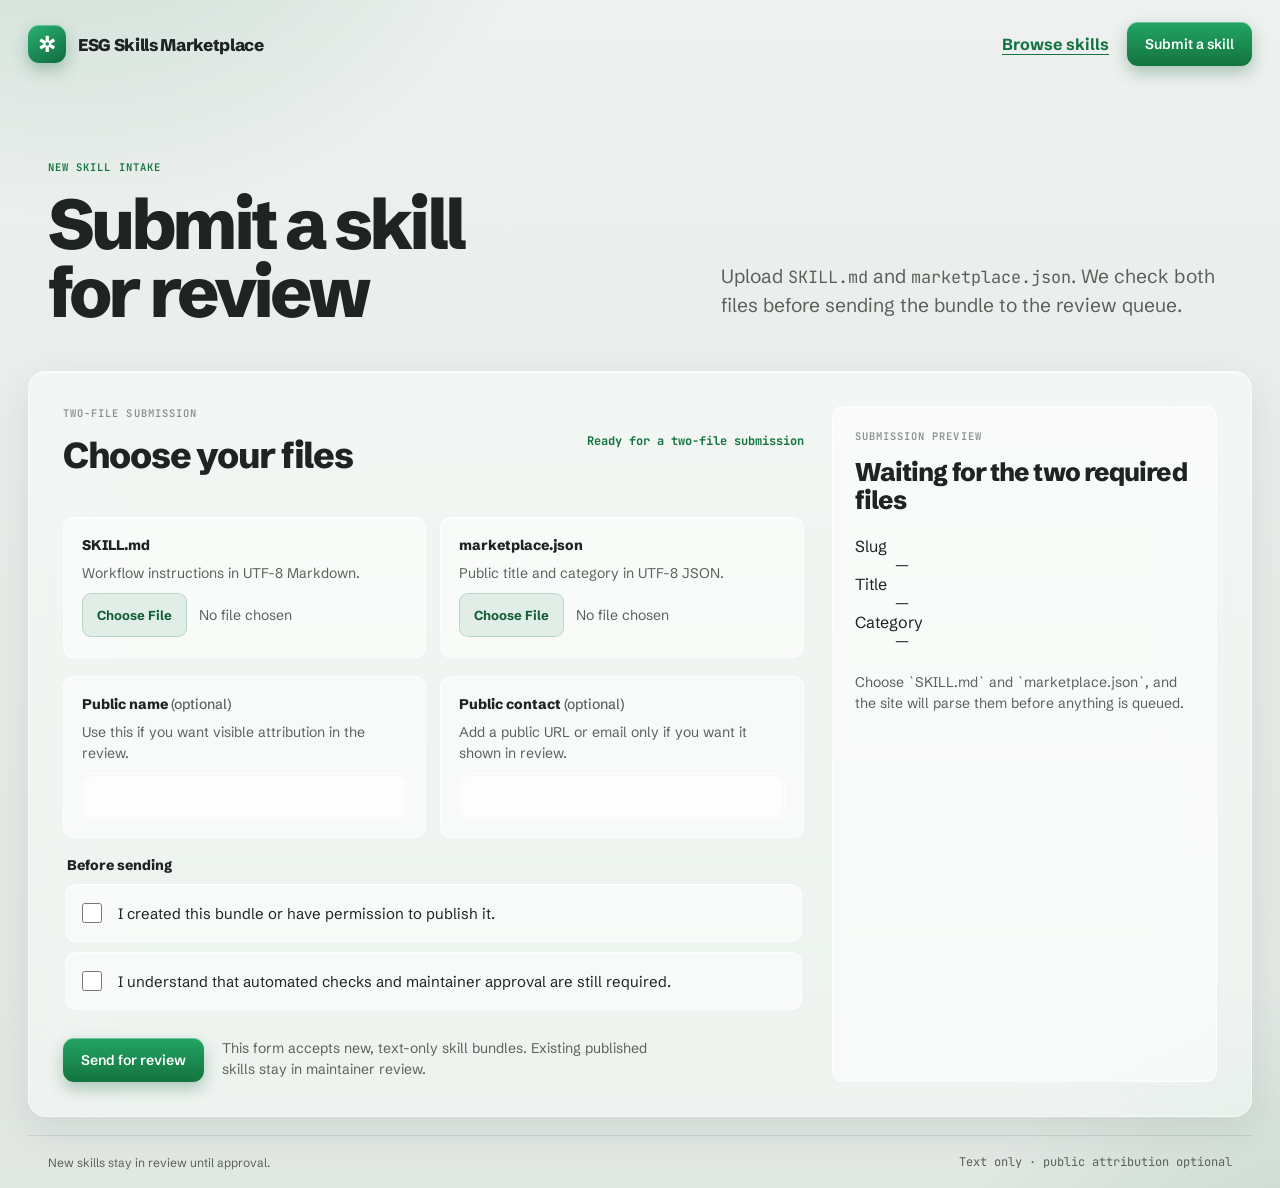
==== site/submit.html @ 0d8eb82a "Repair marketplace frontend layout" ====
<!doctype html>
<html lang="en">
  <head>
    <meta charset="utf-8">
    <meta name="viewport" content="width=device-width, initial-scale=1">
    <meta
      name="description"
      content="Submit a new environmental, social, and governance skill to the ESG Skills Marketplace review queue."
    >
    <title>Submit a skill · ESG Skills Marketplace</title>
    <link rel="stylesheet" href="aster-tokens.css">
    <link rel="stylesheet" href="styles.css">
    <script src="app.js" defer></script>
  </head>
  <body class="aster-bg">
    <div class="site-shell">
      <header class="topbar" aria-label="Site header">
        <a class="brand" href="./" aria-label="ESG Skills Marketplace home">
          <span class="brand-mark" aria-hidden="true">✲</span>
          <span>ESG Skills Marketplace</span>
        </a>

        <nav class="top-actions" aria-label="Primary navigation">
          <a class="nav-link" href="./#skills-title">Browse skills</a>
          <a class="aster-btn aster-btn--primary" href="submit.html" aria-current="page">Submit a skill</a>
        </nav>
      </header>

      <main class="submit-page">
        <section class="submit-intro" aria-labelledby="submit-title">
          <div>
            <p class="aster-eyebrow aster-eyebrow--green">New skill intake</p>
            <h1 id="submit-title">Submit a skill for review</h1>
          </div>
          <p>
            Upload <code>SKILL.md</code> and <code>marketplace.json</code>. We check both files
            before sending the bundle to the review queue.
          </p>
        </section>

        <section class="submit-workspace aster-glass" aria-label="Skill submission">
          <div class="submission-main">
            <div class="submission-heading">
              <div>
                <p class="aster-eyebrow">Two-file submission</p>
                <h2>Choose your files</h2>
              </div>
              <p id="submission-status" class="catalog-status aster-mono" aria-live="polite">
                Loading intake rules
              </p>
            </div>

            <form id="submission-form" class="submission-form" novalidate>
              <div class="field-grid">
                <label class="file-field aster-inner" for="skill-file">
                  <span class="field-label">SKILL.md</span>
                  <span class="field-help">Workflow instructions in UTF-8 Markdown.</span>
                  <input id="skill-file" name="skill-file" type="file" accept=".md,text/markdown" required>
                </label>

                <label class="file-field aster-inner" for="marketplace-file">
                  <span class="field-label">marketplace.json</span>
                  <span class="field-help">Public title and category in UTF-8 JSON.</span>
                  <input
                    id="marketplace-file"
                    name="marketplace-file"
                    type="file"
                    accept=".json,application/json"
                    required
                  >
                </label>
              </div>

              <div class="field-grid field-grid--copy">
                <label class="copy-field" for="public-name">
                  <span class="field-label">Public name <span>(optional)</span></span>
                  <span class="field-help">Use this if you want visible attribution in the review.</span>
                  <input
                    id="public-name"
                    name="public-name"
                    class="aster-input"
                    type="text"
                    maxlength="80"
                    autocomplete="name"
                  >
                </label>

                <label class="copy-field" for="public-contact">
                  <span class="field-label">Public contact <span>(optional)</span></span>
                  <span class="field-help">Add a public URL or email only if you want it shown in review.</span>
                  <input
                    id="public-contact"
                    name="public-contact"
                    class="aster-input"
                    type="text"
                    maxlength="200"
                    autocomplete="off"
                  >
                </label>
              </div>

              <fieldset class="confirmations">
                <legend>Before sending</legend>
                <label class="check-row aster-inner" for="rights-confirmed">
                  <input id="rights-confirmed" name="rights-confirmed" type="checkbox">
                  <span>I created this bundle or have permission to publish it.</span>
                </label>

                <label class="check-row aster-inner" for="boundary-confirmed">
                  <input id="boundary-confirmed" name="boundary-confirmed" type="checkbox">
                  <span>I understand that automated checks and maintainer approval are still required.</span>
                </label>
              </fieldset>

              <div class="submit-actions">
                <button id="submit-button" class="aster-btn aster-btn--primary" type="submit" disabled>
                  Send for review
                </button>
                <p class="submit-note">
                  This form accepts new, text-only skill bundles. Existing published skills stay in
                  maintainer review.
                </p>
              </div>
            </form>

            <div id="submission-feedback" class="feedback-card aster-inner" hidden>
              <p id="feedback-title" class="state-title">Submission status</p>
              <p id="feedback-detail"></p>
            </div>
          </div>

          <aside class="submission-preview aster-inner" aria-labelledby="preview-title">
            <p class="aster-eyebrow">Submission preview</p>
            <h2 id="preview-title">Waiting for both files</h2>

            <dl class="preview-list">
              <div>
                <dt>Slug</dt>
                <dd id="preview-slug">—</dd>
              </div>
              <div>
                <dt>Title</dt>
                <dd id="preview-title-value">—</dd>
              </div>
              <div>
                <dt>Category</dt>
                <dd id="preview-category">—</dd>
              </div>
            </dl>

            <p id="preview-detail" class="preview-detail">
              Choose <code>SKILL.md</code> and <code>marketplace.json</code> to check the bundle
              before it enters review.
            </p>
          </aside>
        </section>
      </main>

      <footer>
        <span>New skills stay in review until approval.</span>
        <span class="aster-mono">Text only · public attribution optional</span>
      </footer>
    </div>
  </body>
</html>
---- site/aster-tokens.css ----
/* ============================================================
   ASTER — design tokens & utilities
   Light glassmorphism · greyscale + deep forest-green · mono labels
   ============================================================ */

@import url('https://fonts.googleapis.com/css2?family=Schibsted+Grotesk:wght@400;500;600;700;800&family=JetBrains+Mono:wght@400;500;600;700&display=swap');

:root {
  --aster-font-sans: 'Schibsted Grotesk', system-ui, sans-serif;
  --aster-font-mono: 'JetBrains Mono', ui-monospace, monospace;
  --aster-ink: #1d2421;
  --aster-ink-2: #5a615b;
  --aster-ink-3: #8a928d;
  --aster-ink-4: #9aa19c;
  --aster-green: #13733f;
  --aster-green-deep: #115c34;
  --aster-green-soft: #5f9d79;
  --aster-green-grad: linear-gradient(180deg, #23a564, #13733f);
  --aster-green-mark: linear-gradient(150deg, #2bb172, #0f6b3f);
  --aster-green-tint: rgba(20, 120, 72, 0.10);
  --aster-green-line: rgba(20, 120, 72, 0.20);
  --aster-amber: #a9791f;
  --aster-amber-fill: rgba(208, 150, 52, 0.13);
  --aster-red: #c2533f;
  --aster-red-fill: rgba(225, 91, 79, 0.10);
  --aster-blue: #3f6fd0;
  --aster-blue-fill: rgba(91, 141, 239, 0.10);
  --aster-violet: #5b57b0;
  --aster-violet-fill: rgba(110, 106, 194, 0.14);
  --aster-dot-band: #1b8a54;
  --aster-dot-below: #d8a23c;
  --aster-dot-above: #e15b4f;
  --aster-dot-holiday: #5b8def;
  --aster-glass-bg: rgba(255, 255, 255, 0.46);
  --aster-glass-bg-2: rgba(255, 255, 255, 0.55);
  --aster-glass-border: rgba(255, 255, 255, 0.55);
  --aster-glass-hi: inset 0 1px 0 rgba(255, 255, 255, 0.80);
  --aster-glass-shadow: 0 14px 40px rgba(20, 40, 30, 0.09);
  --aster-glass-blur: blur(36px) saturate(1.8);
  --aster-glass-blur-sm: blur(32px) saturate(1.8);
  --aster-r-row: 11px;
  --aster-r-card: 16px;
  --aster-r-panel: 18px;
  --aster-r-pill: 9px;
  --aster-shadow-btn: 0 7px 16px rgba(16, 96, 60, 0.30), inset 0 1px 0 rgba(255, 255, 255, 0.32);
  --aster-s1: 4px;
  --aster-s2: 8px;
  --aster-s3: 12px;
  --aster-s4: 14px;
  --aster-s5: 18px;
  --aster-s6: 22px;
}

.aster-bg {
  background:
    radial-gradient(820px 620px at 6% -12%, rgba(20, 120, 72, 0.18), transparent 58%),
    radial-gradient(760px 640px at 106% 112%, rgba(20, 120, 72, 0.15), transparent 55%),
    radial-gradient(620px 520px at 52% 128%, rgba(26, 86, 116, 0.08), transparent 60%),
    linear-gradient(180deg, #eef1ef, #e1e7e3);
  color: var(--aster-ink);
  font-family: var(--aster-font-sans);
}

.aster-glass {
  background: var(--aster-glass-bg);
  -webkit-backdrop-filter: var(--aster-glass-blur);
  backdrop-filter: var(--aster-glass-blur);
  border: 1px solid var(--aster-glass-border);
  box-shadow: var(--aster-glass-hi), var(--aster-glass-shadow);
  border-radius: var(--aster-r-panel);
}

.aster-glass--card {
  -webkit-backdrop-filter: var(--aster-glass-blur-sm);
  backdrop-filter: var(--aster-glass-blur-sm);
  border-radius: var(--aster-r-card);
  box-shadow: inset 0 1px 0 rgba(255, 255, 255, 0.78), 0 12px 32px rgba(20, 40, 30, 0.08);
}

.aster-inner {
  background: var(--aster-glass-bg-2);
  border: 1px solid rgba(255, 255, 255, 0.6);
  box-shadow: inset 0 1px 0 rgba(255, 255, 255, 0.6);
  border-radius: var(--aster-r-row);
}

.aster-mono {
  font-family: var(--aster-font-mono);
}

.aster-eyebrow {
  font-family: var(--aster-font-mono);
  font-size: 10.5px;
  font-weight: 600;
  letter-spacing: 0.1em;
  text-transform: uppercase;
  color: var(--aster-ink-3);
}

.aster-eyebrow--green {
  color: var(--aster-green-soft);
}

.aster-stat {
  font-family: var(--aster-font-mono);
  font-weight: 700;
  color: var(--aster-green);
}

.aster-btn {
  padding: 10px 16px;
  border: 1px solid rgba(255, 255, 255, 0.7);
  border-radius: var(--aster-r-row);
  background: rgba(255, 255, 255, 0.6);
  color: #2a312c;
  box-shadow: inset 0 1px 0 rgba(255, 255, 255, 0.6);
  cursor: pointer;
  font-family: var(--aster-font-sans);
  font-size: 13px;
  font-weight: 600;
  transition: background 0.12s, color 0.12s;
}

.aster-btn--primary {
  border: none;
  color: #fff;
  background: var(--aster-green-grad);
  box-shadow: var(--aster-shadow-btn);
}

.aster-btn--green-ghost {
  border: 1px solid var(--aster-green-line);
  background: var(--aster-green-tint);
  color: var(--aster-green);
}

.aster-badge {
  padding: 2px 6px;
  border-radius: 5px;
  background: var(--aster-green-tint);
  color: var(--aster-green);
  font-family: var(--aster-font-mono);
  font-size: 9px;
  font-weight: 700;
  letter-spacing: 0.06em;
  text-transform: uppercase;
}

.aster-input {
  width: 100%;
  padding: 9px 11px;
  border: 1px solid rgba(255, 255, 255, 0.7);
  border-radius: 10px;
  outline: none;
  background: rgba(255, 255, 255, 0.55);
  color: var(--aster-ink);
  box-shadow: inset 0 1px 3px rgba(20, 40, 30, 0.05);
  font-family: var(--aster-font-sans);
  font-size: 12.5px;
}

.aster-input::placeholder {
  color: var(--aster-ink-4);
}

.aster-selected {
  border: 1px solid rgba(20, 120, 72, 0.42);
  background: rgba(20, 120, 72, 0.13);
  box-shadow: 0 4px 12px rgba(16, 96, 60, 0.10), inset 0 1px 0 rgba(255, 255, 255, 0.5);
}
---- site/styles.css ----
* {
  box-sizing: border-box;
}

html {
  color-scheme: light;
  scroll-behavior: smooth;
}

html,
body {
  min-width: 320px;
  min-height: 100%;
  margin: 0;
}

body {
  min-height: 100dvh;
  font-size: 16px;
}

a {
  color: var(--aster-green);
  text-underline-offset: 4px;
}

a:visited:not(.aster-btn) {
  color: var(--aster-green-deep);
}

a:focus-visible,
button:focus-visible,
input:focus-visible {
  outline: 3px solid rgba(19, 115, 63, 0.3);
  outline-offset: 3px;
}

h1,
h2,
h3,
p,
dl,
dd,
fieldset {
  margin-top: 0;
}

button,
input {
  font: inherit;
}

code {
  font-family: var(--aster-font-mono);
  font-size: 0.88em;
}

.site-shell {
  width: min(1320px, 100%);
  min-height: 100dvh;
  margin: 0 auto;
  padding: 20px 28px 18px;
  display: flex;
  flex-direction: column;
  gap: 18px;
}

.topbar,
.brand,
.top-actions,
.hero-actions,
.section-heading,
.submission-heading,
.submit-actions,
footer {
  display: flex;
  align-items: center;
}

.topbar,
.section-heading,
.submission-heading,
footer {
  justify-content: space-between;
}

.topbar {
  min-height: 48px;
}

.brand {
  min-height: 44px;
  gap: 12px;
  color: var(--aster-ink) !important;
  font-size: 17px;
  font-weight: 800;
  text-decoration: none;
  letter-spacing: -0.02em;
}

.brand-mark {
  width: 38px;
  height: 38px;
  display: grid;
  place-items: center;
  border-radius: var(--aster-r-row);
  color: white;
  background: var(--aster-green-mark);
  box-shadow: var(--aster-shadow-btn);
  font-family: var(--aster-font-mono);
  font-size: 21px;
}

.top-actions,
.hero-actions,
.submit-actions {
  gap: 18px;
}

.nav-link {
  min-height: 44px;
  display: inline-flex;
  align-items: center;
  color: var(--aster-green);
  font-weight: 700;
  text-decoration-thickness: 1px;
}

.aster-btn {
  min-height: 44px;
  display: inline-flex;
  align-items: center;
  justify-content: center;
  padding: 11px 18px;
  font-size: 14px;
  text-decoration: none;
}

main {
  display: grid;
  gap: 26px;
}

.hero {
  min-height: 400px;
  padding: clamp(42px, 5vw, 56px) 20px clamp(34px, 4vw, 44px);
  display: grid;
  grid-template-columns: minmax(0, 1.15fr) minmax(300px, 0.65fr);
  align-items: center;
  gap: clamp(48px, 8vw, 120px);
  border-bottom: 1px solid rgba(20, 40, 30, 0.1);
}

.hero-copy {
  max-width: 700px;
}

h1 {
  max-width: 12ch;
  margin-bottom: 22px;
  font-size: clamp(3.25rem, 6vw, 5.2rem);
  font-weight: 800;
  line-height: 0.96;
  letter-spacing: -0.055em;
  text-wrap: balance;
}

h2 {
  margin-bottom: 0;
  font-size: clamp(1.7rem, 3vw, 2.25rem);
  font-weight: 800;
  line-height: 1.08;
  letter-spacing: -0.035em;
}

h3 {
  margin-bottom: 8px;
  font-size: 1.15rem;
  line-height: 1.2;
  letter-spacing: -0.02em;
}

.aster-eyebrow {
  margin-bottom: 16px;
  color: var(--aster-ink-3);
}

.aster-eyebrow--green {
  color: var(--aster-green);
}

.hero-summary,
.submit-intro > p {
  max-width: 64ch;
  margin-bottom: 28px;
  color: var(--aster-ink-2);
  font-size: clamp(1rem, 1.6vw, 1.2rem);
  line-height: 1.55;
}

.trust-rail {
  margin-bottom: 0;
}

.trust-rail > div {
  min-height: 72px;
  padding: 18px 0;
  display: grid;
  grid-template-columns: 44px 1fr;
  gap: 16px;
  align-items: start;
  border-bottom: 1px solid rgba(20, 40, 30, 0.12);
}

.trust-rail > div:last-child {
  border-bottom: 0;
}

.trust-rail dt {
  padding-top: 2px;
  color: var(--aster-green);
  font-size: 12px;
  font-weight: 700;
}

.trust-rail dd {
  display: flex;
  align-items: center;
}

.trust-rail strong {
  color: var(--aster-ink);
  font-size: 16px;
}

.catalogue-section {
  padding: clamp(22px, 3vw, 32px);
  scroll-margin-top: 18px;
}

.section-heading,
.submission-heading {
  gap: 24px;
  margin-bottom: 24px;
}

.catalog-status {
  margin-bottom: 0;
  color: var(--aster-green);
  font-size: 12px;
  font-weight: 700;
}

.catalog-status[data-tone="error"] {
  color: var(--aster-red);
}

.catalog-status[data-tone="neutral"] {
  color: var(--aster-ink-2);
}

.catalogue-labels,
.skill-card {
  display: grid;
  grid-template-columns: 64px minmax(220px, 1.05fr) 120px minmax(260px, 1fr) auto;
  gap: 22px;
  align-items: center;
}

.catalogue-labels {
  padding: 0 10px 12px;
  color: var(--aster-ink-3);
  font-size: 10px;
  font-weight: 700;
  letter-spacing: 0.1em;
  text-transform: uppercase;
}

.skill-list {
  border-top: 1px solid rgba(20, 40, 30, 0.14);
}

.skill-card {
  min-height: 112px;
  padding: 18px 10px;
  border-bottom: 1px solid rgba(20, 40, 30, 0.12);
}

.skill-number {
  color: var(--aster-green);
  font-size: 18px;
  font-weight: 700;
}

.skill-title {
  min-width: 0;
}

.skill-category {
  width: fit-content;
}

.skill-description {
  margin-bottom: 0;
  color: var(--aster-ink-2);
  font-size: 15px;
  line-height: 1.5;
}

.card-link {
  min-width: 142px;
  white-space: nowrap;
}

.state-card {
  min-height: 132px;
  padding: 28px 10px;
  display: grid;
  place-content: center;
  color: var(--aster-ink-2);
  text-align: center;
}

.state-card p,
.boundary p,
.feedback-card p,
.submit-note,
.preview-detail {
  margin-bottom: 0;
}

.state-title {
  color: var(--aster-ink) !important;
  font-weight: 800;
}

.boundary {
  padding: 0 20px;
  text-align: center;
}

.boundary p {
  color: var(--aster-ink-2);
  font-family: var(--aster-font-mono);
  font-size: 11px;
  line-height: 1.55;
}

footer {
  gap: 24px;
  margin-top: auto;
  padding: 18px 20px 0;
  border-top: 1px solid rgba(20, 40, 30, 0.1);
  color: var(--aster-ink-2);
  font-size: 12px;
}

.submit-page {
  gap: 22px;
}

.submit-intro {
  padding: clamp(44px, 7vw, 74px) 20px 24px;
  display: grid;
  grid-template-columns: minmax(0, 0.9fr) minmax(320px, 0.75fr);
  align-items: end;
  gap: 60px;
}

.submit-intro h1 {
  max-width: 11ch;
  margin-bottom: 0;
  font-size: clamp(3rem, 5.5vw, 4.8rem);
}

.submit-intro > p {
  margin-bottom: 4px;
}

.submit-workspace {
  padding: clamp(20px, 4vw, 34px);
  display: grid;
  grid-template-columns: minmax(0, 1.25fr) minmax(300px, 0.65fr);
  gap: 28px;
  align-items: start;
}

.submission-main,
.submission-form {
  display: grid;
  gap: 18px;
}

.field-grid {
  display: grid;
  grid-template-columns: repeat(2, minmax(0, 1fr));
  gap: 14px;
}

.file-field,
.copy-field {
  min-width: 0;
  padding: 18px;
  display: grid;
  gap: 9px;
}

.copy-field {
  border: 1px solid rgba(255, 255, 255, 0.64);
  border-radius: var(--aster-r-row);
  background: rgba(255, 255, 255, 0.48);
  box-shadow: inset 0 1px 0 rgba(255, 255, 255, 0.62);
}

.field-label {
  color: var(--aster-ink);
  font-size: 14px;
  font-weight: 800;
}

.field-label span {
  color: var(--aster-ink-2);
  font-weight: 500;
}

.field-help,
.submit-note,
.preview-detail,
#feedback-detail {
  color: var(--aster-ink-2);
  font-size: 14px;
  line-height: 1.5;
}

.file-field input[type="file"] {
  width: 100%;
  min-height: 46px;
  color: var(--aster-ink-2);
  font-size: 14px;
}

.file-field input[type="file"]::file-selector-button {
  min-height: 44px;
  margin-right: 12px;
  padding: 10px 14px;
  border: 1px solid var(--aster-green-line);
  border-radius: 9px;
  background: var(--aster-green-tint);
  color: var(--aster-green-deep);
  cursor: pointer;
  font: 700 13px var(--aster-font-sans);
}

.aster-input {
  min-height: 46px;
  padding: 11px 12px;
  font-size: 16px;
}

.confirmations {
  padding: 0;
  border: 0;
  margin-bottom: 0;
}

.confirmations legend {
  margin-bottom: 10px;
  color: var(--aster-ink);
  font-size: 14px;
  font-weight: 800;
}

.check-row {
  min-height: 58px;
  padding: 14px 16px;
  display: grid;
  grid-template-columns: 24px 1fr;
  gap: 12px;
  align-items: center;
  margin-bottom: 10px;
  cursor: pointer;
  font-size: 15px;
  line-height: 1.4;
}

.check-row input {
  width: 20px;
  height: 20px;
  margin: 0;
  accent-color: var(--aster-green);
}

.submit-actions {
  align-items: flex-start;
  flex-wrap: wrap;
}

.submit-actions .submit-note {
  max-width: 48ch;
}

.submission-preview {
  min-height: 100%;
  padding: 22px;
  position: sticky;
  top: 18px;
}

.submission-preview h2 {
  margin-bottom: 22px;
  font-size: 1.6rem;
}

.preview-list {
  gap: 14px;
  margin-bottom: 22px;
}

.preview-list dd {
  overflow-wrap: anywhere;
  font-size: 14px;
}

.feedback-card {
  padding: 16px 18px;
}

.feedback-card[data-tone="success"] {
  border: 1px solid var(--aster-green-line);
  background: var(--aster-green-tint);
}

.feedback-card[data-tone="error"] {
  border: 1px solid rgba(194, 83, 63, 0.3);
  background: rgba(194, 83, 63, 0.08);
}

.feedback-card[data-tone="neutral"] {
  border: 1px solid rgba(95, 157, 121, 0.22);
  background: rgba(255, 255, 255, 0.52);
}

@media (max-width: 1040px) {
  .hero {
    grid-template-columns: minmax(0, 1fr) minmax(260px, 0.55fr);
    gap: 48px;
  }

  .catalogue-labels,
  .skill-card {
    grid-template-columns: 48px minmax(200px, 1fr) 100px minmax(220px, 0.9fr) auto;
    gap: 16px;
  }

  .submit-workspace {
    grid-template-columns: minmax(0, 1fr) 300px;
  }
}

@media (max-width: 820px) {
  .site-shell {
    padding-inline: 16px;
  }

  .topbar {
    align-items: flex-start;
    flex-direction: column;
  }

  .top-actions {
    width: 100%;
  }

  .top-actions > * {
    flex: 1 1 0;
  }

  .hero,
  .submit-intro,
  .submit-workspace {
    grid-template-columns: 1fr;
  }

  .hero {
    min-height: 0;
    padding-block: 54px 38px;
    gap: 34px;
  }

  .trust-rail {
    display: grid;
    grid-template-columns: repeat(3, 1fr);
    gap: 18px;
  }

  .trust-rail > div {
    min-height: 0;
    padding-block: 14px 0;
    grid-template-columns: 1fr;
    gap: 8px;
    border-top: 1px solid rgba(20, 40, 30, 0.12);
    border-bottom: 0;
  }

  .catalogue-labels {
    display: none;
  }

  .skill-card {
    grid-template-columns: 48px minmax(0, 1fr) auto;
    grid-template-areas:
      "number title category"
      ". description description"
      ". action action";
    gap: 12px 16px;
  }

  .skill-number {
    grid-area: number;
  }

  .skill-title {
    grid-area: title;
  }

  .skill-category {
    grid-area: category;
  }

  .skill-description {
    grid-area: description;
  }

  .card-link {
    grid-area: action;
  }

  .submit-intro {
    padding-block: 48px 12px;
    gap: 22px;
  }

  .submit-workspace {
    gap: 22px;
  }

  .submission-preview {
    min-height: 0;
    position: static;
  }
}

@media (max-width: 560px) {
  .site-shell {
    padding: 14px 14px 18px;
    gap: 14px;
  }

  .brand {
    font-size: 16px;
  }

  .top-actions,
  .hero-actions {
    gap: 10px;
  }

  .top-actions > *,
  .hero-actions > * {
    flex: 1 1 0;
    text-align: center;
  }

  main {
    gap: 24px;
  }

  .hero {
    padding: 40px 4px 26px;
  }

  h1 {
    font-size: clamp(2.75rem, 14vw, 3.75rem);
  }

  .hero-summary,
  .submit-intro > p {
    font-size: 16px;
  }

  .trust-rail {
    grid-template-columns: 1fr;
    gap: 0;
  }

  .trust-rail > div {
    padding: 14px 0;
    grid-template-columns: 40px 1fr;
  }

  .catalogue-section,
  .submit-workspace {
    padding: 18px;
  }

  .section-heading,
  .submission-heading {
    align-items: flex-start;
    flex-direction: column;
    gap: 10px;
  }

  .skill-card {
    min-height: 0;
    padding-block: 20px;
    grid-template-columns: 42px minmax(0, 1fr);
    grid-template-areas:
      "number category"
      "title title"
      "description description"
      "action action";
    gap: 10px;
  }

  .card-link {
    width: 100%;
    margin-top: 6px;
  }

  .boundary {
    padding-inline: 4px;
    text-align: left;
  }

  .field-grid {
    grid-template-columns: 1fr;
  }

  .file-field,
  .copy-field {
    padding: 16px;
  }

  .submit-actions {
    gap: 12px;
  }

  .submit-actions .aster-btn {
    width: 100%;
  }

  footer {
    align-items: flex-start;
    flex-direction: column;
    gap: 8px;
    padding-inline: 4px;
  }
}

@media (prefers-reduced-motion: reduce) {
  *,
  *::before,
  *::after {
    scroll-behavior: auto !important;
    transition-duration: 0s !important;
    animation-duration: 0s !important;
  }
}
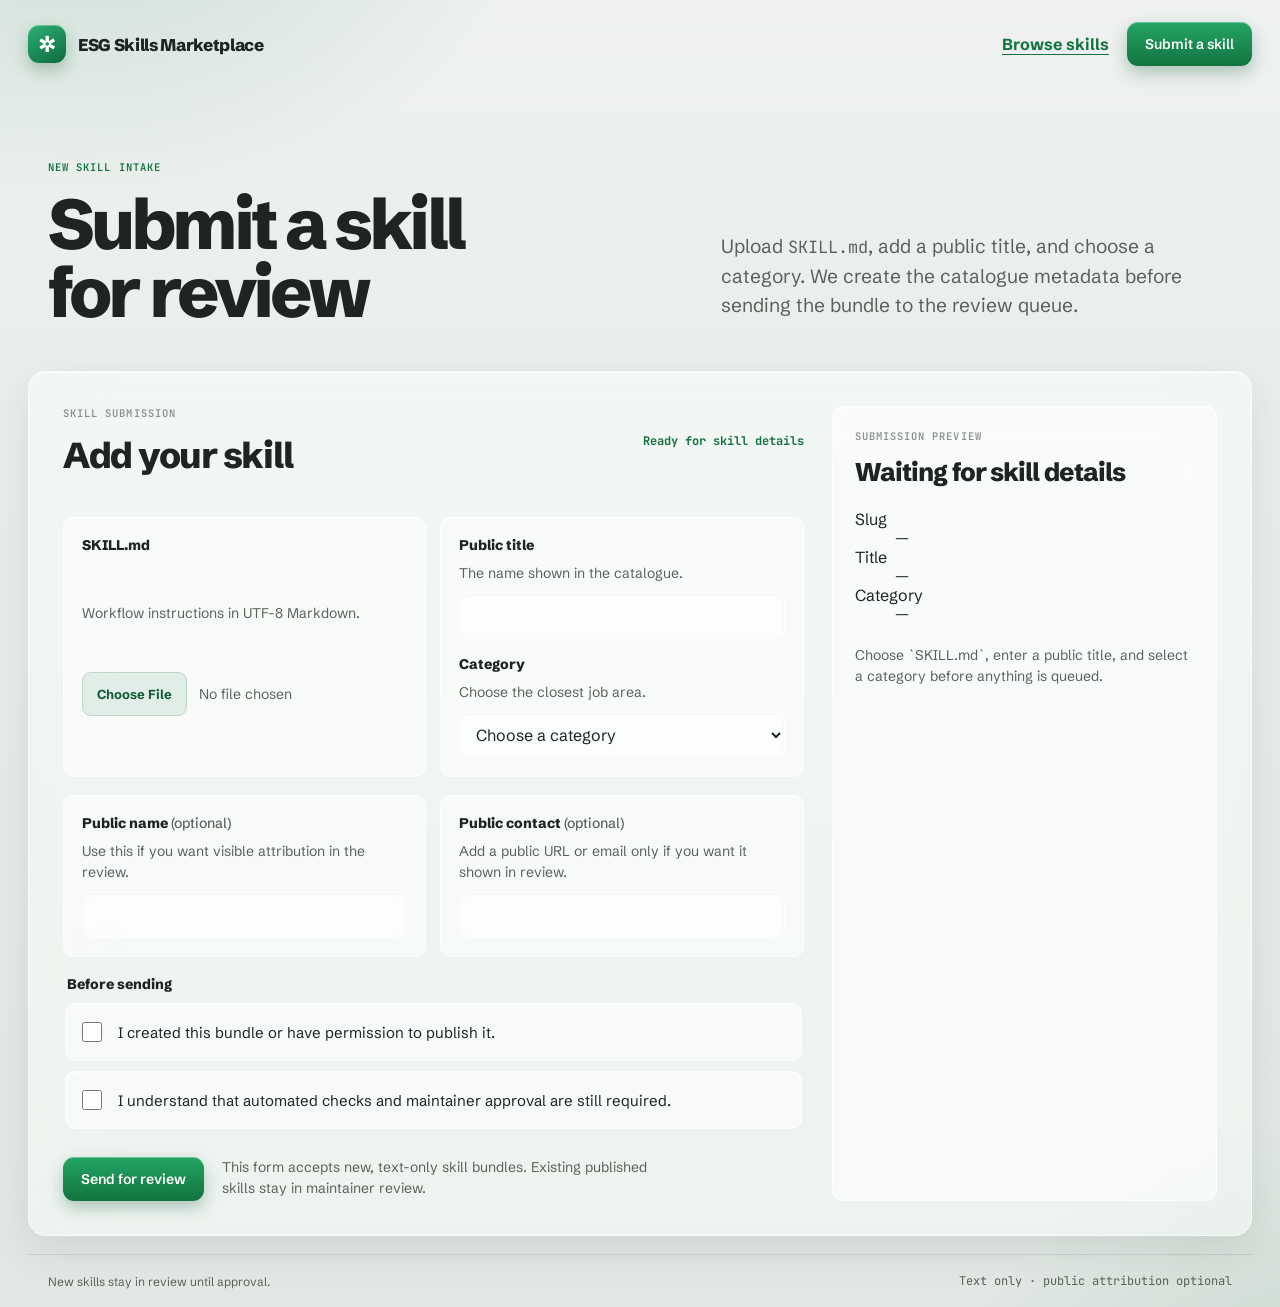
==== commit ff585f22: "Simplify site skill submission" ====
--- a/site/submit.html
+++ b/site/submit.html
@@ -33,8 +33,8 @@
             <h1 id="submit-title">Submit a skill for review</h1>
           </div>
           <p>
-            Upload <code>SKILL.md</code> and <code>marketplace.json</code>. We check both files
-            before sending the bundle to the review queue.
+            Upload <code>SKILL.md</code>, add a public title, and choose a category. We create the
+            catalogue metadata before sending the bundle to the review queue.
           </p>
         </section>
 
@@ -42,8 +42,8 @@
           <div class="submission-main">
             <div class="submission-heading">
               <div>
-                <p class="aster-eyebrow">Two-file submission</p>
-                <h2>Choose your files</h2>
+                <p class="aster-eyebrow">Skill submission</p>
+                <h2>Add your skill</h2>
               </div>
               <p id="submission-status" class="catalog-status aster-mono" aria-live="polite">
                 Loading intake rules
@@ -58,17 +58,36 @@
                   <input id="skill-file" name="skill-file" type="file" accept=".md,text/markdown" required>
                 </label>
 
-                <label class="file-field aster-inner" for="marketplace-file">
-                  <span class="field-label">marketplace.json</span>
-                  <span class="field-help">Public title and category in UTF-8 JSON.</span>
-                  <input
-                    id="marketplace-file"
-                    name="marketplace-file"
-                    type="file"
-                    accept=".json,application/json"
-                    required
-                  >
-                </label>
+                <div class="skill-details aster-inner">
+                  <label class="detail-field" for="marketplace-title">
+                    <span class="field-label">Public title</span>
+                    <span class="field-help">The name shown in the catalogue.</span>
+                    <input
+                      id="marketplace-title"
+                      name="marketplace-title"
+                      class="aster-input"
+                      type="text"
+                      minlength="4"
+                      maxlength="80"
+                      autocomplete="off"
+                      required
+                    >
+                  </label>
+
+                  <label class="detail-field" for="marketplace-category">
+                    <span class="field-label">Category</span>
+                    <span class="field-help">Choose the closest job area.</span>
+                    <select
+                      id="marketplace-category"
+                      name="marketplace-category"
+                      class="aster-input"
+                      required
+                      disabled
+                    >
+                      <option value="">Loading categories…</option>
+                    </select>
+                  </label>
+                </div>
               </div>
 
               <div class="field-grid field-grid--copy">
@@ -149,8 +168,8 @@
             </dl>
 
             <p id="preview-detail" class="preview-detail">
-              Choose <code>SKILL.md</code> and <code>marketplace.json</code> to check the bundle
-              before it enters review.
+              Choose <code>SKILL.md</code>, enter a public title, and select a category to check the
+              bundle before it enters review.
             </p>
           </aside>
         </section>
--- a/site/styles.css
+++ b/site/styles.css
@@ -398,11 +398,22 @@
 }
 
 .file-field,
+.skill-details,
 .copy-field {
   min-width: 0;
   padding: 18px;
   display: grid;
   gap: 9px;
+}
+
+.skill-details,
+.detail-field {
+  display: grid;
+  gap: 9px;
+}
+
+.skill-details {
+  gap: 16px;
 }
 
 .copy-field {
@@ -457,6 +468,15 @@
   font-size: 16px;
 }
 
+select.aster-input {
+  cursor: pointer;
+}
+
+select.aster-input:disabled {
+  cursor: wait;
+  opacity: 0.7;
+}
+
 .confirmations {
   padding: 0;
   border: 0;
@@ -737,6 +757,7 @@
   }
 
   .file-field,
+  .skill-details,
   .copy-field {
     padding: 16px;
   }
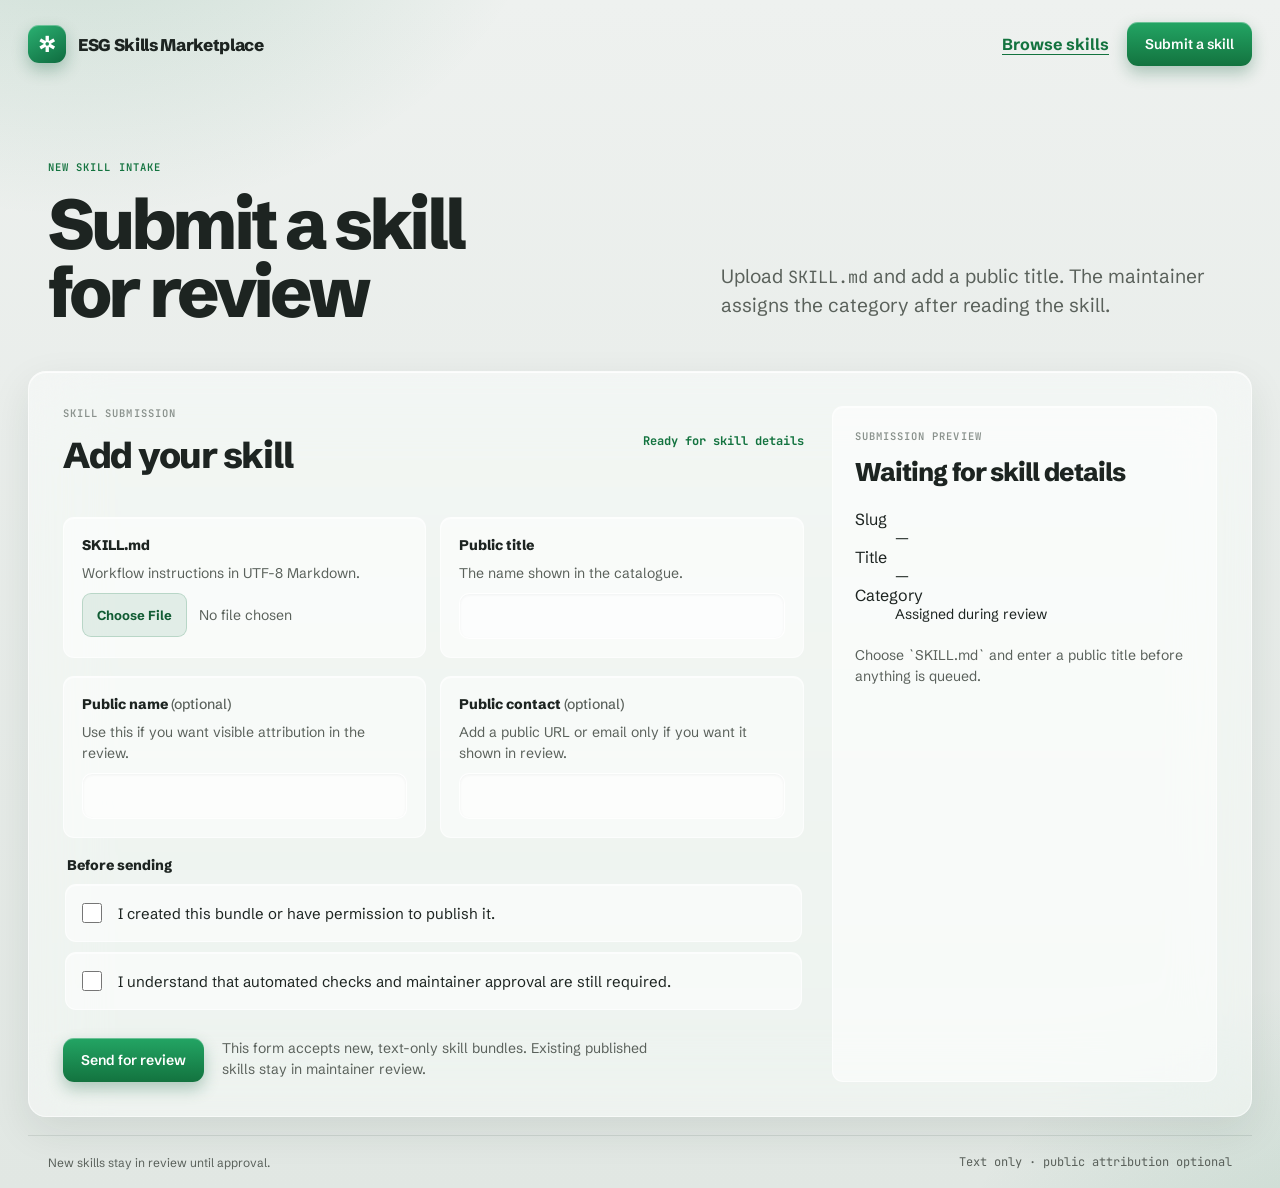
==== commit e777c460: "Move skill category assignment to review" ====
--- a/site/submit.html
+++ b/site/submit.html
@@ -33,8 +33,8 @@
             <h1 id="submit-title">Submit a skill for review</h1>
           </div>
           <p>
-            Upload <code>SKILL.md</code>, add a public title, and choose a category. We create the
-            catalogue metadata before sending the bundle to the review queue.
+            Upload <code>SKILL.md</code> and add a public title. The maintainer assigns the category
+            after reading the skill.
           </p>
         </section>
 
@@ -74,19 +74,6 @@
                     >
                   </label>
 
-                  <label class="detail-field" for="marketplace-category">
-                    <span class="field-label">Category</span>
-                    <span class="field-help">Choose the closest job area.</span>
-                    <select
-                      id="marketplace-category"
-                      name="marketplace-category"
-                      class="aster-input"
-                      required
-                      disabled
-                    >
-                      <option value="">Loading categories…</option>
-                    </select>
-                  </label>
                 </div>
               </div>
 
@@ -150,7 +137,7 @@
 
           <aside class="submission-preview aster-inner" aria-labelledby="preview-title">
             <p class="aster-eyebrow">Submission preview</p>
-            <h2 id="preview-title">Waiting for both files</h2>
+            <h2 id="preview-title">Waiting for skill details</h2>
 
             <dl class="preview-list">
               <div>
@@ -163,13 +150,13 @@
               </div>
               <div>
                 <dt>Category</dt>
-                <dd id="preview-category">—</dd>
+                <dd id="preview-category">Assigned during review</dd>
               </div>
             </dl>
 
             <p id="preview-detail" class="preview-detail">
-              Choose <code>SKILL.md</code>, enter a public title, and select a category to check the
-              bundle before it enters review.
+              Choose <code>SKILL.md</code> and enter a public title to check the bundle before it
+              enters review.
             </p>
           </aside>
         </section>
--- a/site/styles.css
+++ b/site/styles.css
@@ -468,15 +468,6 @@
   font-size: 16px;
 }
 
-select.aster-input {
-  cursor: pointer;
-}
-
-select.aster-input:disabled {
-  cursor: wait;
-  opacity: 0.7;
-}
-
 .confirmations {
   padding: 0;
   border: 0;
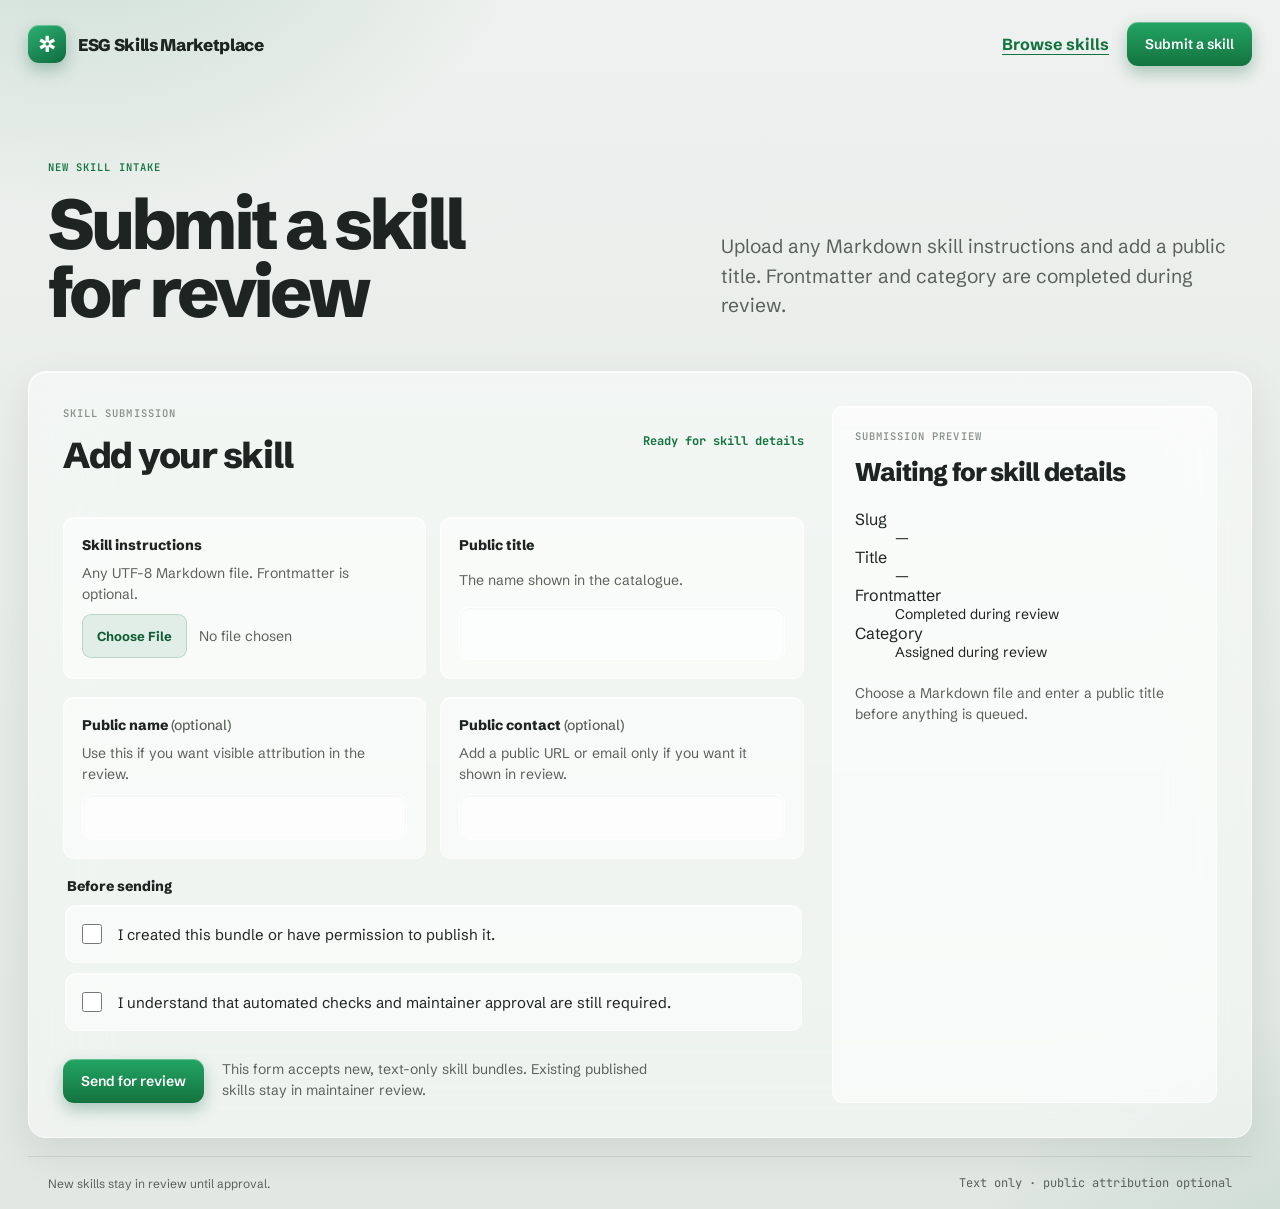
==== commit 2ec0e81c: "Accept unnormalized skill markdown" ====
--- a/site/submit.html
+++ b/site/submit.html
@@ -10,7 +10,7 @@
     <title>Submit a skill · ESG Skills Marketplace</title>
     <link rel="stylesheet" href="aster-tokens.css">
     <link rel="stylesheet" href="styles.css">
-    <script src="app.js" defer></script>
+    <script src="app.js?v=raw-markdown" defer></script>
   </head>
   <body class="aster-bg">
     <div class="site-shell">
@@ -33,8 +33,8 @@
             <h1 id="submit-title">Submit a skill for review</h1>
           </div>
           <p>
-            Upload <code>SKILL.md</code> and add a public title. The maintainer assigns the category
-            after reading the skill.
+            Upload any Markdown skill instructions and add a public title. Frontmatter and category
+            are completed during review.
           </p>
         </section>
 
@@ -53,9 +53,9 @@
             <form id="submission-form" class="submission-form" novalidate>
               <div class="field-grid">
                 <label class="file-field aster-inner" for="skill-file">
-                  <span class="field-label">SKILL.md</span>
-                  <span class="field-help">Workflow instructions in UTF-8 Markdown.</span>
-                  <input id="skill-file" name="skill-file" type="file" accept=".md,text/markdown" required>
+                  <span class="field-label">Skill instructions</span>
+                  <span class="field-help">Any UTF-8 Markdown file. Frontmatter is optional.</span>
+                  <input id="skill-file" name="skill-file" type="file" accept=".md,text/markdown,text/plain" required>
                 </label>
 
                 <div class="skill-details aster-inner">
@@ -149,14 +149,18 @@
                 <dd id="preview-title-value">—</dd>
               </div>
               <div>
+                <dt>Frontmatter</dt>
+                <dd>Completed during review</dd>
+              </div>
+              <div>
                 <dt>Category</dt>
                 <dd id="preview-category">Assigned during review</dd>
               </div>
             </dl>
 
             <p id="preview-detail" class="preview-detail">
-              Choose <code>SKILL.md</code> and enter a public title to check the bundle before it
-              enters review.
+              Choose a Markdown file and enter a public title to check the bundle before it enters
+              review.
             </p>
           </aside>
         </section>
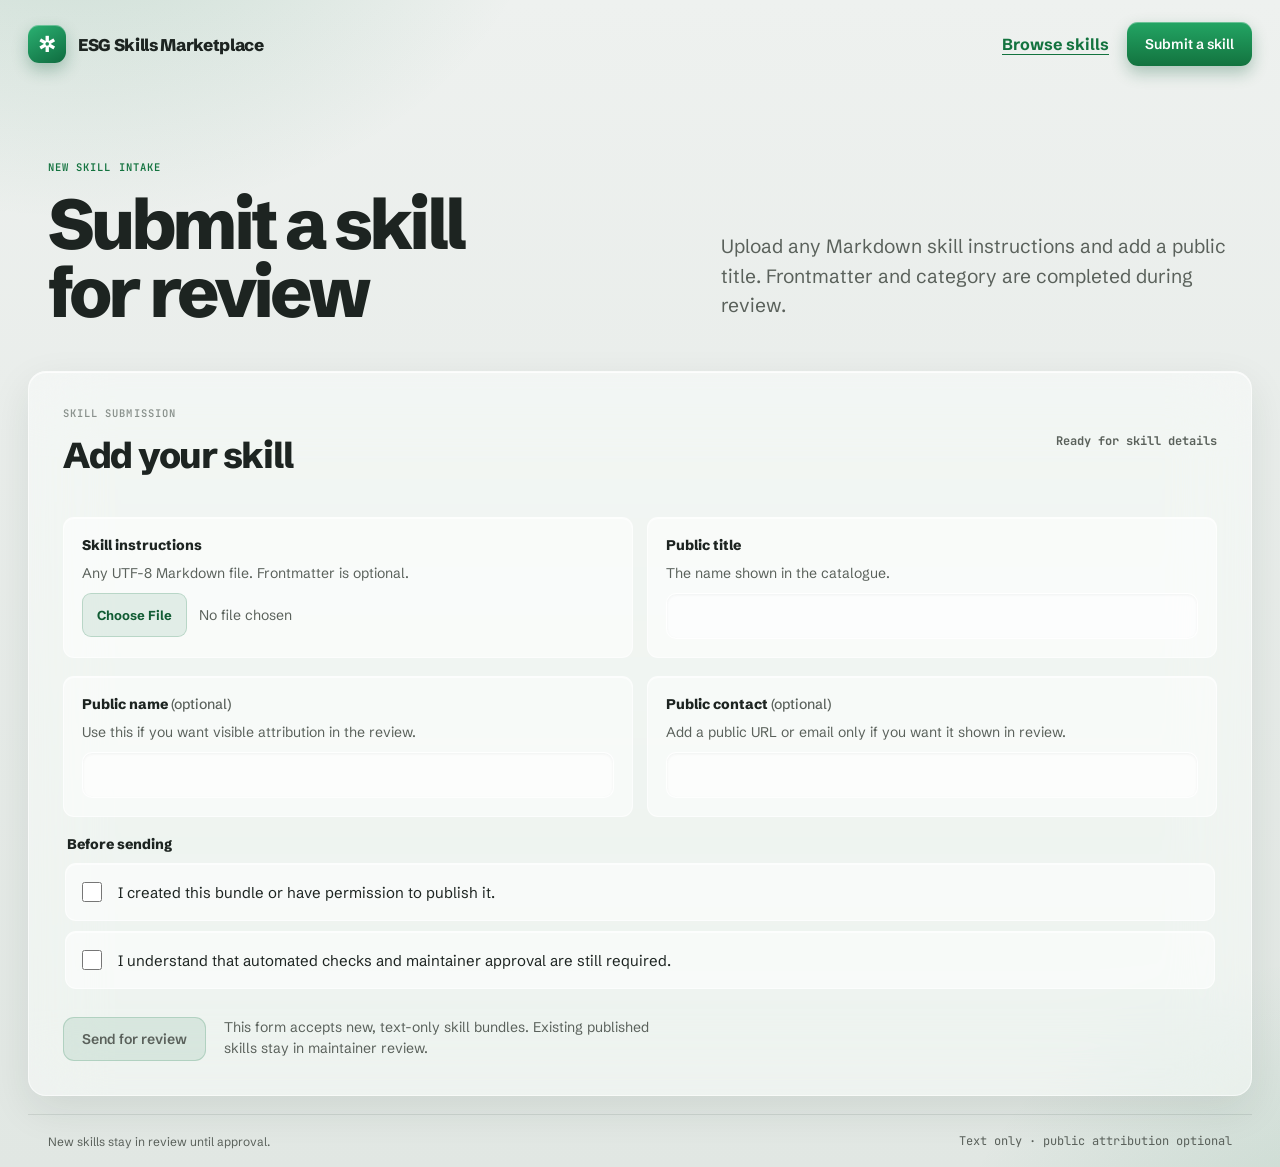
==== commit 85e503d1: "Repair submission form layout" ====
--- a/site/submit.html
+++ b/site/submit.html
@@ -9,8 +9,8 @@
     >
     <title>Submit a skill · ESG Skills Marketplace</title>
     <link rel="stylesheet" href="aster-tokens.css">
-    <link rel="stylesheet" href="styles.css">
-    <script src="app.js?v=raw-markdown" defer></script>
+    <link rel="stylesheet" href="styles.css?v=form-first-repair-2">
+    <script src="app.js?v=form-first-repair-2" defer></script>
   </head>
   <body class="aster-bg">
     <div class="site-shell">
@@ -135,34 +135,6 @@
             </div>
           </div>
 
-          <aside class="submission-preview aster-inner" aria-labelledby="preview-title">
-            <p class="aster-eyebrow">Submission preview</p>
-            <h2 id="preview-title">Waiting for skill details</h2>
-
-            <dl class="preview-list">
-              <div>
-                <dt>Slug</dt>
-                <dd id="preview-slug">—</dd>
-              </div>
-              <div>
-                <dt>Title</dt>
-                <dd id="preview-title-value">—</dd>
-              </div>
-              <div>
-                <dt>Frontmatter</dt>
-                <dd>Completed during review</dd>
-              </div>
-              <div>
-                <dt>Category</dt>
-                <dd id="preview-category">Assigned during review</dd>
-              </div>
-            </dl>
-
-            <p id="preview-detail" class="preview-detail">
-              Choose a Markdown file and enter a public title to check the bundle before it enters
-              review.
-            </p>
-          </aside>
         </section>
       </main>
 
--- a/site/styles.css
+++ b/site/styles.css
@@ -136,6 +136,17 @@
   text-decoration: none;
 }
 
+.aster-btn:disabled {
+  cursor: not-allowed;
+  box-shadow: none;
+}
+
+.aster-btn--primary:disabled {
+  border: 1px solid var(--aster-green-line);
+  background: var(--aster-green-tint);
+  color: var(--aster-ink-2);
+}
+
 main {
   display: grid;
   gap: 26px;
@@ -380,7 +391,7 @@
 .submit-workspace {
   padding: clamp(20px, 4vw, 34px);
   display: grid;
-  grid-template-columns: minmax(0, 1.25fr) minmax(300px, 0.65fr);
+  grid-template-columns: minmax(0, 1fr);
   gap: 28px;
   align-items: start;
 }
@@ -510,28 +521,6 @@
   max-width: 48ch;
 }
 
-.submission-preview {
-  min-height: 100%;
-  padding: 22px;
-  position: sticky;
-  top: 18px;
-}
-
-.submission-preview h2 {
-  margin-bottom: 22px;
-  font-size: 1.6rem;
-}
-
-.preview-list {
-  gap: 14px;
-  margin-bottom: 22px;
-}
-
-.preview-list dd {
-  overflow-wrap: anywhere;
-  font-size: 14px;
-}
-
 .feedback-card {
   padding: 16px 18px;
 }
@@ -563,9 +552,6 @@
     gap: 16px;
   }
 
-  .submit-workspace {
-    grid-template-columns: minmax(0, 1fr) 300px;
-  }
 }
 
 @media (max-width: 820px) {
@@ -655,10 +641,6 @@
     gap: 22px;
   }
 
-  .submission-preview {
-    min-height: 0;
-    position: static;
-  }
 }
 
 @media (max-width: 560px) {
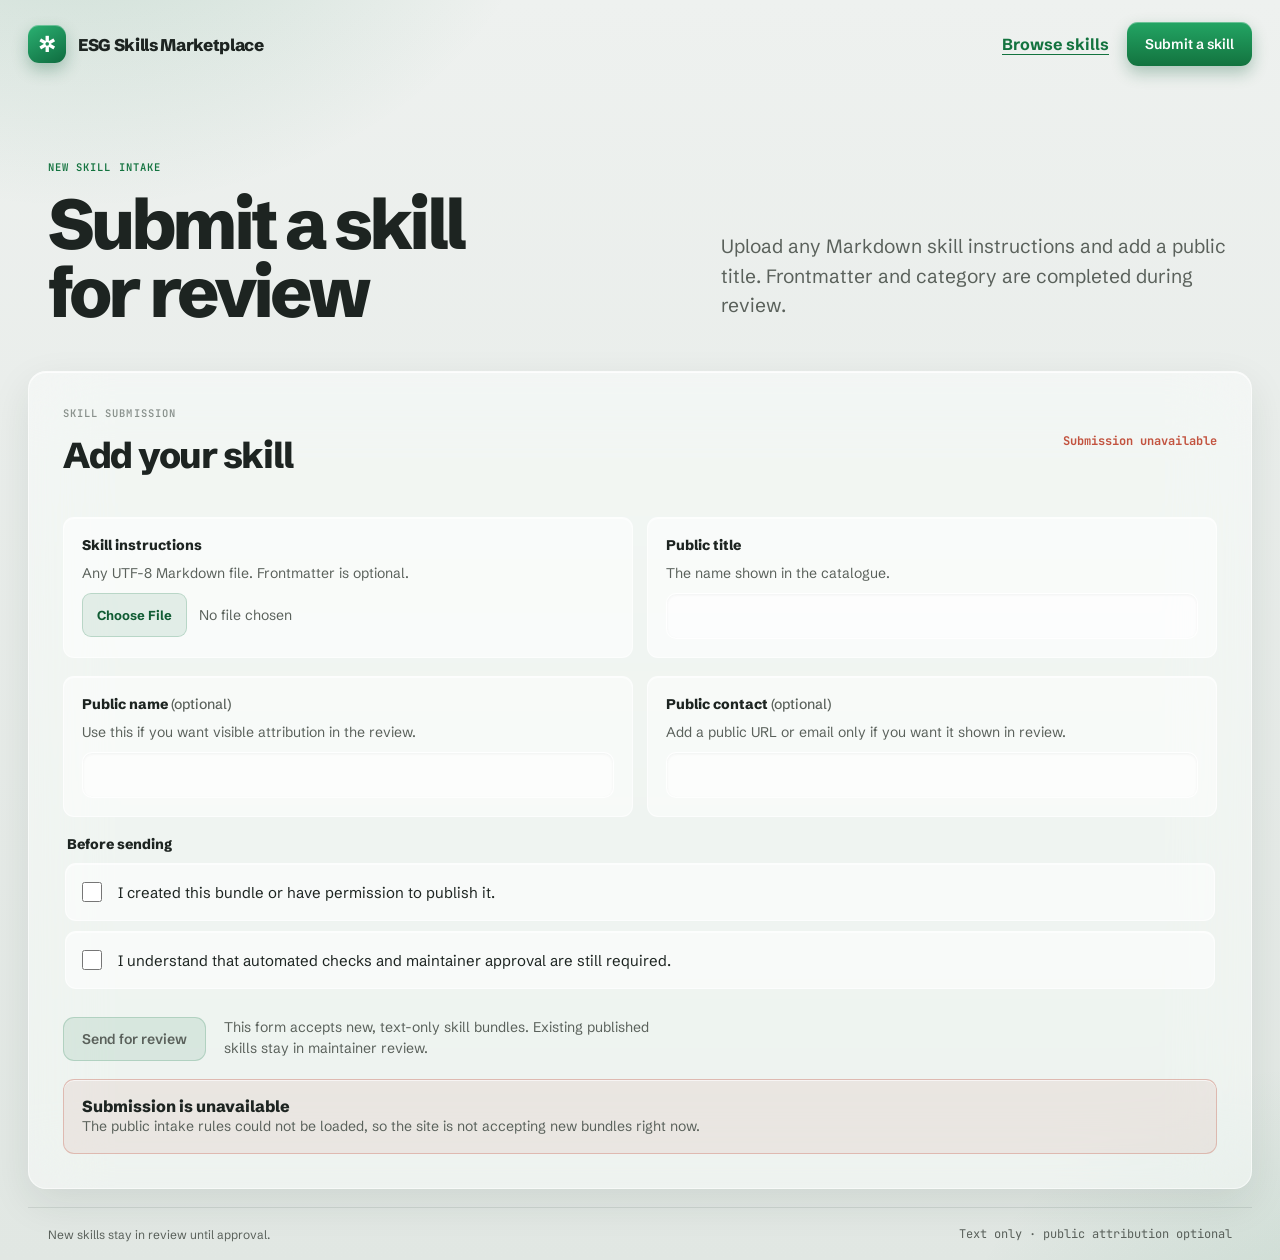
==== commit a9cd19b4: "Add User-Agent header to proxy and bust app.js cache GitHub REST API requires User-Agent on all requ" ====
--- a/site/submit.html
+++ b/site/submit.html
@@ -10,7 +10,7 @@
     <title>Submit a skill · ESG Skills Marketplace</title>
     <link rel="stylesheet" href="aster-tokens.css">
     <link rel="stylesheet" href="styles.css?v=form-first-repair-2">
-    <script src="app.js?v=form-first-repair-2" defer></script>
+    <script src="app.js?v=gh-actions-intake" defer></script>
   </head>
   <body class="aster-bg">
     <div class="site-shell">
